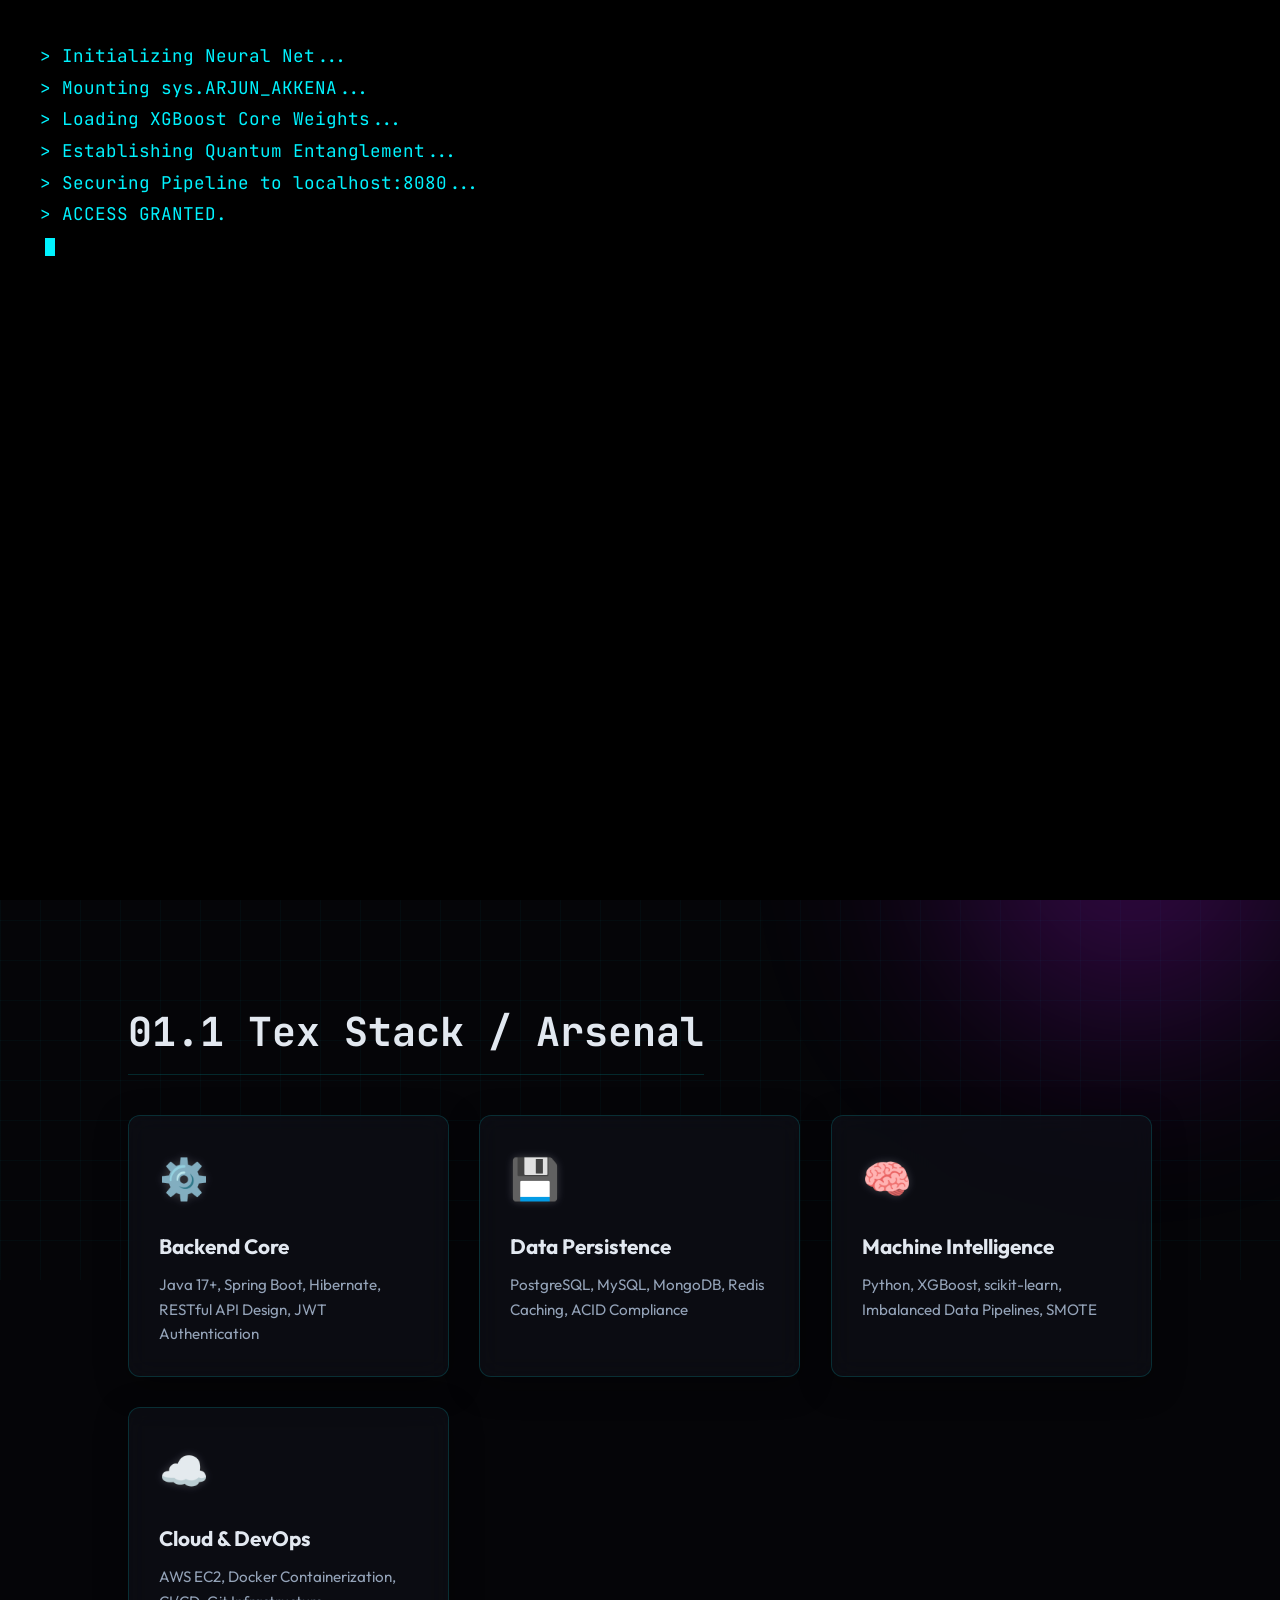
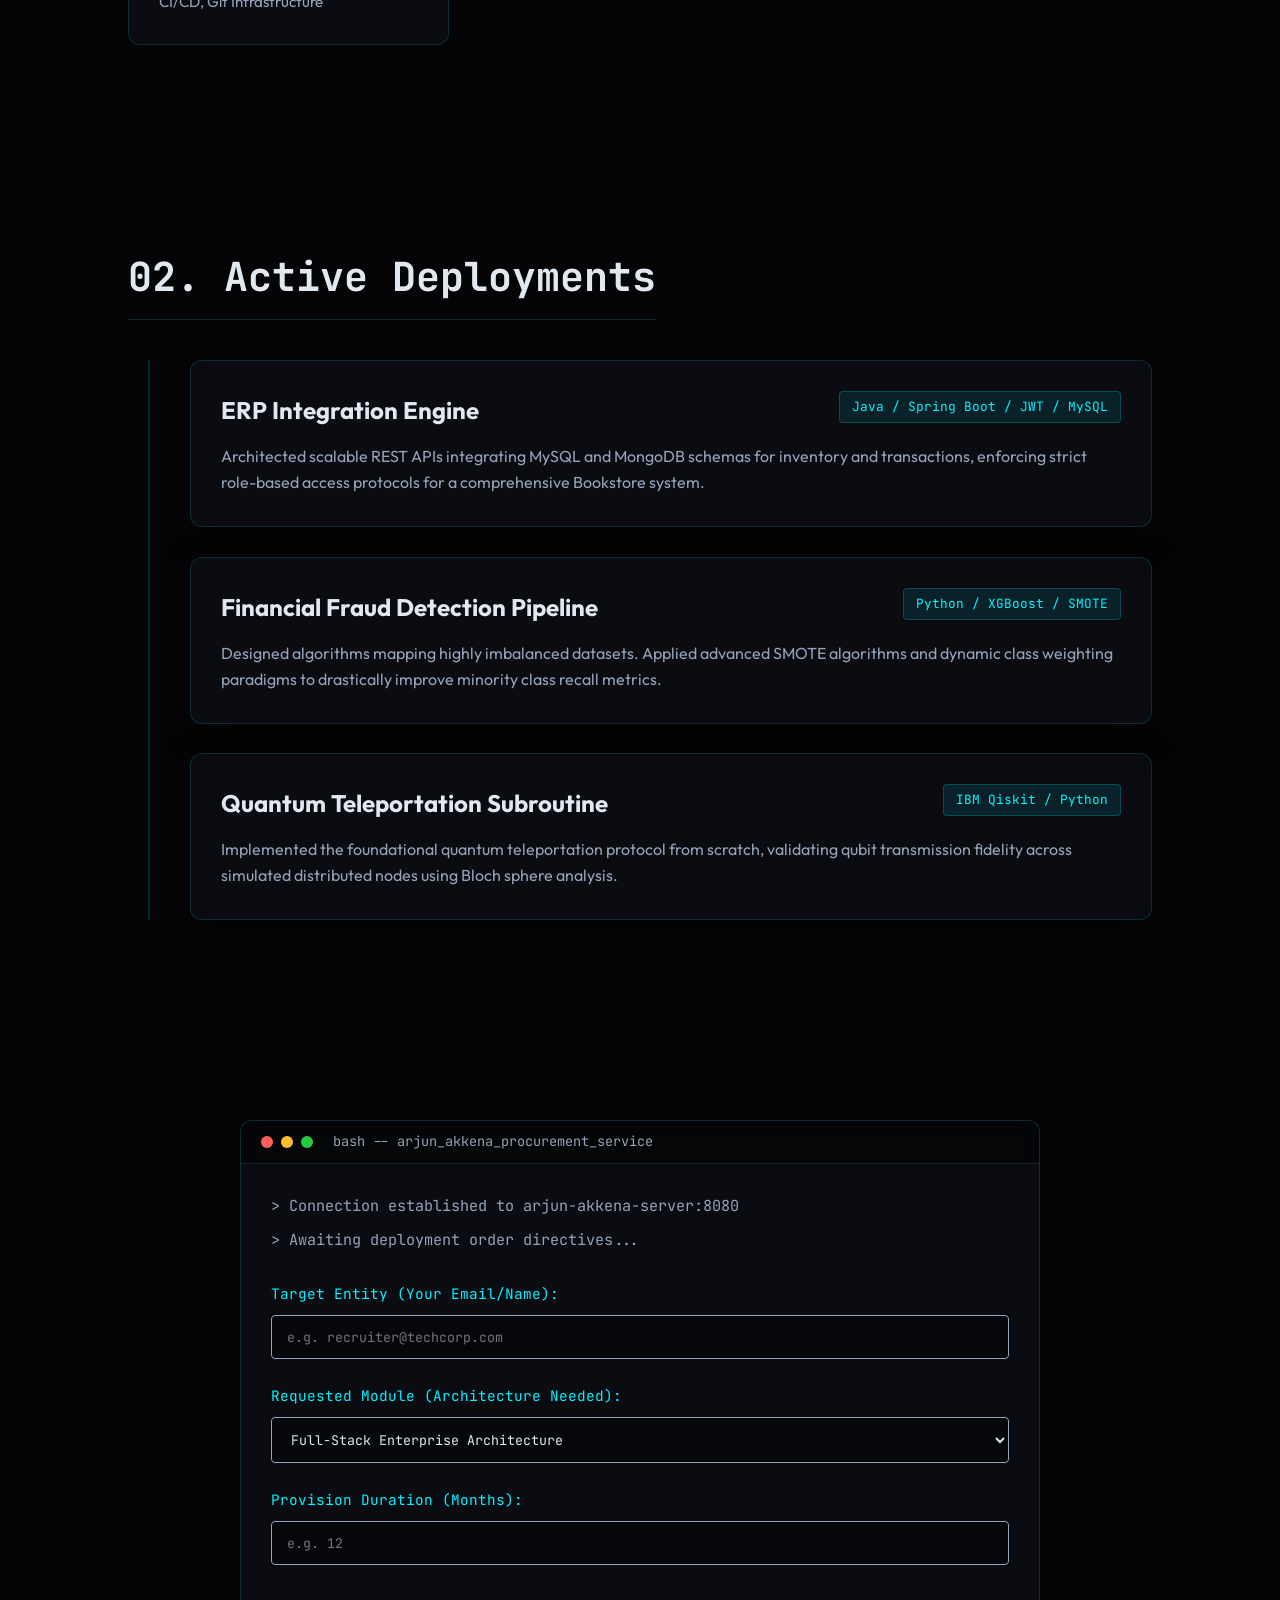
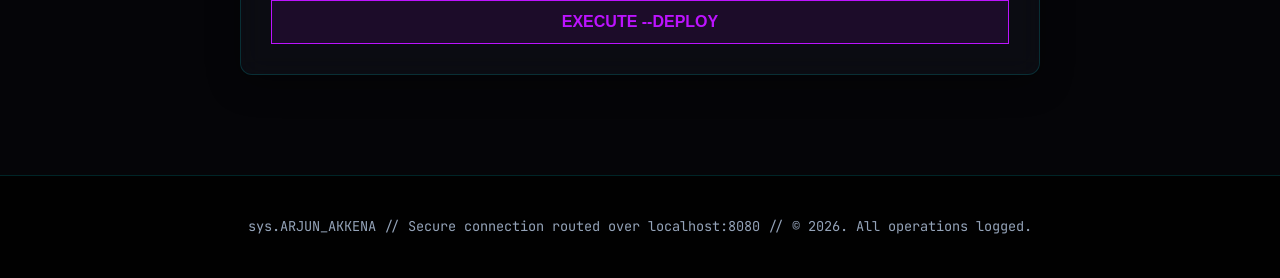
==== src/main/resources/static/index.html @ 52a1af98 "Initialize Promax Portfolio Setup" ====
<!DOCTYPE html>
<html lang="en">
<head>
    <meta charset="UTF-8">
    <meta name="viewport" content="width=device-width, initial-scale=1.0">
    <title>Arjun V. R. Akkena | System Architect</title>
    <!-- Use Outfit and JetBrains Mono for a highly technical vibe -->
    <link rel="preconnect" href="https://fonts.googleapis.com">
    <link rel="preconnect" href="https://fonts.gstatic.com" crossorigin>
    <link href="https://fonts.googleapis.com/css2?family=JetBrains+Mono:wght@400;700&family=Outfit:wght@300;500;700;900&display=swap" rel="stylesheet">
    <link rel="stylesheet" href="style.css">
</head>
<body class="cyber-theme">
    <!-- Boot Sequence Overlay -->
    <div id="boot-sequence" class="boot-screen">
        <div class="boot-console">
            <p id="boot-text"></p>
            <span class="cursor"></span>
        </div>
    </div>

    <!-- Neural Network Canvas -->
    <canvas id="neural-net"></canvas>

    <!-- Grid overlay background -->
    <div class="grid-overlay"></div>
    <div class="glow-orb top-left"></div>
    <div class="glow-orb bottom-right"></div>

    <nav class="sys-nav glass-panel">
        <div class="brand">sys.ARJUN_AKKENA</div>
        <ul class="nav-links">
            <li><a href="#core">01. Core</a></li>
            <li><a href="#deployments">02. Deployments</a></li>
            <li><a href="#terminal">03. Procure</a></li>
        </ul>
    </nav>

    <main>
        <!-- Hero Section -->
        <header id="core" class="hero section-spacing">
            <div class="hero-content fade-in">
                <div class="status-badge">
                    <span class="pulse-dot"></span>
                    <span class="badge-text">STATUS: AVAILABLE FOR DEPLOYMENT</span>
                </div>
                <h1 class="hero-title">Engineering the<br><span class="gradient-text glitch-effect" data-text="Architecture.">Architecture.</span></h1>
                <p class="hero-desc">
                    Backend Software Engineer specializing in high-throughput <span class="highlight">Java Spring Boot</span> microservices, predictive <span class="highlight">Machine Learning</span> models, and distributed <span class="highlight">AWS architectures</span>. I build systems that don't fail.
                </p>
                <div class="action-buttons">
                    <a href="#terminal" class="btn-primary">Initialize Access</a>
                    <a href="https://linkedin.com/in/arjun-akkena" class="btn-secondary" target="_blank">Trace LinkedIn</a>
                </div>
            </div>
        </header>

        <!-- Arsenal (Skills) Section -->
        <section id="arsenal" class="arsenal section-spacing fade-in">
            <h2 class="section-title">01.1 Тех Stack / Arsenal</h2>
            <div class="stack-grid">
                <div class="stack-card tilt-card glass-panel">
                    <div class="glare"></div>
                    <div class="stack-icon">⚙️</div>
                    <h3>Backend Core</h3>
                    <p>Java 17+, Spring Boot, Hibernate, RESTful API Design, JWT Authentication</p>
                </div>
                <div class="stack-card tilt-card glass-panel">
                    <div class="glare"></div>
                    <div class="stack-icon">💾</div>
                    <h3>Data Persistence</h3>
                    <p>PostgreSQL, MySQL, MongoDB, Redis Caching, ACID Compliance</p>
                </div>
                <div class="stack-card tilt-card glass-panel">
                    <div class="glare"></div>
                    <div class="stack-icon">🧠</div>
                    <h3>Machine Intelligence</h3>
                    <p>Python, XGBoost, scikit-learn, Imbalanced Data Pipelines, SMOTE</p>
                </div>
                <div class="stack-card tilt-card glass-panel">
                    <div class="glare"></div>
                    <div class="stack-icon">☁️</div>
                    <h3>Cloud & DevOps</h3>
                    <p>AWS EC2, Docker Containerization, CI/CD, Git Infrastructure</p>
                </div>
            </div>
        </section>

        <!-- Projects Section -->
        <section id="deployments" class="deployments section-spacing fade-in">
            <h2 class="section-title">02. Active Deployments</h2>
            
            <div class="deployment-timeline">
                <div class="deployment-node tilt-card glass-panel border-gradient">
                    <div class="glare"></div>
                    <div class="d-header">
                        <h3>ERP Integration Engine</h3>
                        <span class="d-tech">Java / Spring Boot / JWT / MySQL</span>
                    </div>
                    <p class="d-desc">Architected scalable REST APIs integrating MySQL and MongoDB schemas for inventory and transactions, enforcing strict role-based access protocols for a comprehensive Bookstore system.</p>
                </div>
                
                <div class="deployment-node tilt-card glass-panel border-gradient">
                    <div class="glare"></div>
                    <div class="d-header">
                        <h3>Financial Fraud Detection Pipeline</h3>
                        <span class="d-tech">Python / XGBoost / SMOTE</span>
                    </div>
                    <p class="d-desc">Designed algorithms mapping highly imbalanced datasets. Applied advanced SMOTE algorithms and dynamic class weighting paradigms to drastically improve minority class recall metrics.</p>
                </div>

                <div class="deployment-node tilt-card glass-panel border-gradient">
                    <div class="glare"></div>
                    <div class="d-header">
                        <h3>Quantum Teleportation Subroutine</h3>
                        <span class="d-tech">IBM Qiskit / Python</span>
                    </div>
                    <p class="d-desc">Implemented the foundational quantum teleportation protocol from scratch, validating qubit transmission fidelity across simulated distributed nodes using Bloch sphere analysis.</p>
                </div>
            </div>
        </section>

        <!-- Command Terminal (Backend Integration) -->
        <section id="terminal" class="terminal section-spacing fade-in">
            <div class="terminal-window glass-panel">
                <div class="terminal-header">
                    <div class="window-controls">
                        <span></span><span></span><span></span>
                    </div>
                    <div class="window-title">bash -- arjun_akkena_procurement_service</div>
                </div>
                <div class="terminal-body" id="app">
                    <p class="sys-msg">> Connection established to arjun-akkena-server:8080</p>
                    <p class="sys-msg">> Awaiting deployment order directives...</p>

                    <form id="orderForm" class="cyber-form">
                        <div class="form-group">
                            <label for="customerId">Target Entity (Your Email/Name):</label>
                            <input type="text" id="customerId" required placeholder="e.g. recruiter@techcorp.com">
                        </div>

                        <div class="form-group">
                            <label for="productId">Requested Module (Architecture Needed):</label>
                            <select id="productId" required>
                                <option value="ENTERPRISE_BACKEND">Full-Stack Enterprise Architecture</option>
                                <option value="ML_INTEGRATION">Machine Learning Pipeline Integration</option>
                                <option value="CLOUD_MIGRATION">Cloud Deployment Strategy</option>
                                <option value="INTERVIEW_REQUEST">Technical Interview / Meeting</option>
                            </select>
                        </div>

                        <div class="form-group">
                            <label for="quantity">Provision Duration (Months):</label>
                            <input type="number" id="quantity" required min="1" max="100" placeholder="e.g. 12">
                        </div>

                        <button type="submit" class="terminal-btn" id="submitBtn">
                            execute --deploy
                        </button>
                    </form>

                    <div id="terminalOutput" class="terminal-output hidden">
                        <span class="cursor"></span>
                    </div>
                </div>
            </div>
        </section>
    </main>

    <footer class="cyber-footer">
        <p>sys.ARJUN_AKKENA // Secure connection routed over localhost:8080 // <span class="copyright">© 2026. All operations logged.</span></p>
    </footer>

    <script src="script.js"></script>
</body>
</html>
---- src/main/resources/static/style.css ----
/* GLOBAL VARIABLES */
:root {
    --bg-dark: #050508;
    --bg-panel: rgba(15, 17, 26, 0.6);
    --text-primary: #e2e8f0;
    --text-secondary: #94a3b8;
    --neon-cyan: #00f3ff;
    --neon-purple: #bc13fe;
    --border-color: rgba(0, 243, 255, 0.15);
    
    --font-heading: 'Outfit', sans-serif;
    --font-mono: 'JetBrains Mono', monospace;
    
    --glass-blur: blur(12px);
}

/* RESET & BASE */
* { margin: 0; padding: 0; box-sizing: border-box; }

body.cyber-theme {
    background-color: var(--bg-dark);
    color: var(--text-primary);
    font-family: 'Outfit', sans-serif;
    line-height: 1.6;
    overflow-x: hidden;
    position: relative;
    scroll-behavior: smooth;
}

/* BOOT SEQUENCE */
.boot-screen {
    position: fixed; top: 0; left: 0; width: 100vw; height: 100vh;
    background-color: #000; z-index: 9999;
    display: flex; flex-direction: column; justify-content: flex-start;
    padding: 40px; font-family: var(--font-mono); color: var(--neon-cyan);
    transition: opacity 0.8s ease-out, visibility 0.8s;
}
.boot-screen.fade-out { opacity: 0; visibility: hidden; pointer-events: none; }
.boot-console { max-width: 800px; font-size: 1.1rem; line-height: 1.8; }

/* CANVAS NEURAL NET */
#neural-net {
    position: fixed; top: 0; left: 0; width: 100%; height: 100vh;
    z-index: -1; pointer-events: none;
}

/* BACKGROUND EFFECTS */
.grid-overlay {
    position: fixed; top: 0; left: 0; width: 100%; height: 100vw;
    background-image: 
        linear-gradient(rgba(0, 243, 255, 0.03) 1px, transparent 1px),
        linear-gradient(90deg, rgba(0, 243, 255, 0.03) 1px, transparent 1px);
    background-size: 40px 40px; z-index: -2; pointer-events: none;
}
.glow-orb {
    position: fixed; border-radius: 50%; filter: blur(100px);
    z-index: -2; opacity: 0.4; animation: float 10s infinite alternate;
}
.top-left { top: -100px; left: -100px; width: 400px; height: 400px; background: radial-gradient(circle, var(--neon-cyan), transparent 70%); }
.bottom-right { bottom: -200px; right: -100px; width: 500px; height: 500px; background: radial-gradient(circle, var(--neon-purple), transparent 70%); animation-delay: 5s; }

@keyframes float { 0% { transform: translateY(0) scale(1); } 100% { transform: translateY(30px) scale(1.1); } }

/* GLASSMORPHISM & 3D TILT UTILS */
.glass-panel {
    background: var(--bg-panel);
    backdrop-filter: var(--glass-blur);
    -webkit-backdrop-filter: var(--glass-blur);
    border: 1px solid var(--border-color);
    border-radius: 12px;
    box-shadow: 0 8px 32px 0 rgba(0, 0, 0, 0.37);
}

.tilt-card {
    will-change: transform;
    transform-style: preserve-3d;
    position: relative;
    overflow: hidden;
}
.glare {
    position: absolute; top: -50%; left: -50%; width: 200%; height: 200%;
    background: radial-gradient(circle at 50% 50%, rgba(255,255,255,0.1), transparent 60%);
    opacity: 0; pointer-events: none; transition: opacity 0.3s; z-index: 10;
    transform: translateZ(10px);
}
.tilt-card:hover .glare { opacity: 1; }

.section-spacing { padding: 100px 10%; margin: 0 auto; max-width: 1400px; }

/* TYPOGRAPHY */
h1, h2, h3 { font-family: var(--font-heading); }
h1 { font-size: 4.5rem; font-weight: 900; line-height: 1.1; margin-bottom: 20px;}
h2.section-title { font-size: 2.5rem; font-family: var(--font-mono); color: var(--text-primary); margin-bottom: 40px; border-bottom: 1px solid var(--border-color); padding-bottom: 10px; display: inline-block;}
.highlight { color: var(--neon-cyan); font-weight: 700; text-shadow: 0 0 10px rgba(0,243,255,0.3); }

/* NAVIGATION */
.sys-nav {
    position: fixed; top: 20px; left: 10%; right: 10%; height: 70px;
    display: flex; justify-content: space-between; align-items: center; padding: 0 30px; z-index: 100;
}
.brand { font-family: var(--font-mono); font-weight: 700; font-size: 1.2rem; color: var(--neon-cyan); letter-spacing: 1px;}
.nav-links { display: flex; list-style: none; gap: 30px;}
.nav-links a { color: var(--text-secondary); text-decoration: none; font-family: var(--font-mono); font-size: 0.9rem; transition: 0.3s; }
.nav-links a:hover { color: var(--neon-cyan); text-shadow: 0 0 8px rgba(0,243,255,0.6); }

/* HERO SECTION */
.hero { min-height: 100vh; display: flex; align-items: center; padding-top: 150px; }
.hero-content { max-width: 800px; }
.status-badge { display: inline-flex; align-items: center; gap: 10px; background: rgba(0, 243, 255, 0.1); border: 1px solid var(--neon-cyan); padding: 5px 15px; border-radius: 20px; font-family: var(--font-mono); font-size: 0.8rem; margin-bottom: 30px; }
.pulse-dot { width: 8px; height: 8px; background: var(--neon-cyan); border-radius: 50%; box-shadow: 0 0 10px var(--neon-cyan); animation: pulse 2s infinite; }
.hero-desc { font-size: 1.2rem; color: var(--text-secondary); margin-bottom: 40px; font-weight: 300; }

@keyframes pulse { 0% { opacity: 1; transform: scale(1); } 50% { opacity: 0.5; transform: scale(1.2); } 100% { opacity: 1; transform: scale(1); } }

/* BUTTONS */
.action-buttons { display: flex; gap: 20px; }
.btn-primary, .btn-secondary { padding: 15px 30px; border-radius: 8px; text-decoration: none; font-family: var(--font-mono); font-weight: 700; font-size: 1rem; transition: 0.4s cubic-bezier(0.175, 0.885, 0.32, 1.275); cursor: pointer; border: none; display: inline-block; text-align: center;}
.btn-primary { background: var(--neon-cyan); color: #000; box-shadow: 0 0 15px rgba(0, 243, 255, 0.4); border: 1px solid transparent; }
.btn-primary:hover { background: transparent; color: var(--neon-cyan); border-color: var(--neon-cyan); box-shadow: 0 0 30px rgba(0, 243, 255, 0.6) inset; }
.btn-secondary { background: transparent; color: var(--text-primary); border: 1px solid var(--text-secondary); }
.btn-secondary:hover { border-color: var(--text-primary); background: rgba(255,255,255,0.05); }

/* GLITCH EFFECT */
.glitch-effect { position: relative; color: var(--text-primary); }
.glitch-effect::before, .glitch-effect::after { content: attr(data-text); position: absolute; top: 0; left: 0; width: 100%; height: 100%; opacity: 0.8; }
.glitch-effect::before { color: var(--neon-cyan); z-index: -1; animation: glitch 0.3s cubic-bezier(.25, .46, .45, .94) both infinite; }
.glitch-effect::after { color: var(--neon-purple); z-index: -2; animation: glitch 0.3s cubic-bezier(.25, .46, .45, .94) both infinite reverse; }

@keyframes glitch {
  0%, 100% { transform: translate(0); }
  20% { transform: translate(-2px, 1px); }
  40% { transform: translate(-1px, -1px); }
  60% { transform: translate(2px, 1px); }
  80% { transform: translate(1px, -1px); }
}

/* STACK GRID */
.stack-grid { display: grid; grid-template-columns: repeat(auto-fit, minmax(280px, 1fr)); gap: 30px; perspective: 1000px; }
.stack-card { padding: 30px; transform: translateZ(0); }
.stack-card:hover { border-color: var(--neon-cyan); box-shadow: 0 20px 40px rgba(0, 243, 255, 0.15); }
.stack-card h3, .stack-card p, .stack-icon { transform: translateZ(30px); }
.stack-icon { font-size: 2.5rem; margin-bottom: 20px; text-shadow: 0 0 10px rgba(255,255,255,0.2); }
.stack-card h3 { color: var(--text-primary); font-size: 1.3rem; margin-bottom: 10px; }
.stack-card p { color: var(--text-secondary); font-size: 0.95rem; line-height: 1.6; }

/* DEPLOYMENTS TIMELINE */
.deployment-timeline { display: flex; flex-direction: column; gap: 30px; border-left: 2px solid var(--border-color); padding-left: 40px; margin-left: 20px; position: relative; perspective: 1000px;}
.deployment-node { padding: 30px; transform: translateZ(0); }
.deployment-node::before { content: ''; position: absolute; left: -49px; top: 35px; width: 16px; height: 16px; border-radius: 50%; background: var(--bg-dark); border: 2px solid var(--neon-purple); box-shadow: 0 0 10px var(--neon-purple); transition: 0.3s; transform: translateZ(0); }
.deployment-node:hover::before { background: var(--neon-purple); }
.deployment-node:hover { border-color: var(--neon-purple); box-shadow: 0 20px 40px rgba(188, 19, 254, 0.15); }
.d-header { display: flex; justify-content: space-between; align-items: flex-start; margin-bottom: 15px; flex-wrap: wrap; gap: 10px; transform: translateZ(20px);}
.d-header h3 { font-size: 1.5rem; color: var(--text-primary); }
.d-tech { font-family: var(--font-mono); font-size: 0.8rem; color: var(--neon-cyan); background: rgba(0,243,255,0.1); padding: 5px 12px; border-radius: 4px; border: 1px solid rgba(0,243,255,0.2); }
.d-desc { color: var(--text-secondary); transform: translateZ(20px); }

/* TERMINAL FOR BACKEND INTEGRATION */
.terminal-window { max-width: 800px; margin: 0 auto; overflow: hidden; }
.terminal-header { background: rgba(0,0,0,0.5); padding: 10px 20px; display: flex; align-items: center; justify-content: flex-start; border-bottom: 1px solid var(--border-color); }
.window-controls { display: flex; gap: 8px; margin-right: 20px; }
.window-controls span { width: 12px; height: 12px; border-radius: 50%; display: inline-block; }
.window-controls span:nth-child(1) { background: #ff5f56; }
.window-controls span:nth-child(2) { background: #ffbd2e; }
.window-controls span:nth-child(3) { background: #27c93f; }
.window-title { font-family: var(--font-mono); font-size: 0.85rem; color: var(--text-secondary); }
.terminal-body { padding: 30px; font-family: var(--font-mono); }
.sys-msg { color: var(--text-secondary); margin-bottom: 10px; font-size: 0.95rem; }

/* THE FORM */
.cyber-form { margin-top: 30px; }
.form-group { margin-bottom: 25px; }
.cyber-form label { display: block; color: var(--neon-cyan); margin-bottom: 10px; font-size: 0.9rem; }
.cyber-form input, .cyber-form select { width: 100%; background: rgba(0,0,0,0.4); border: 1px solid var(--text-secondary); color: var(--text-primary); padding: 12px 15px; border-radius: 4px; font-family: var(--font-mono); outline: none; transition: 0.3s; }
.cyber-form input:focus, .cyber-form select:focus { border-color: var(--neon-purple); box-shadow: 0 0 10px rgba(188, 19, 254, 0.2); }
.terminal-btn { width: 100%; margin-top: 10px; padding: 12px; background: rgba(188, 19, 254, 0.1); color: var(--neon-purple); border: 1px solid var(--neon-purple); font-size: 1rem; cursor: pointer; text-transform: uppercase; font-weight: bold;}
.terminal-btn:hover { background: var(--neon-purple); color: #fff; box-shadow: 0 0 20px rgba(188,19,254,0.5); }

/* TERMINAL OUTPUT */
.terminal-output { margin-top: 30px; padding: 20px; background: #000; border: 1px dashed var(--neon-cyan); color: var(--neon-cyan); border-radius: 4px; min-height: 80px;}
.terminal-output.hidden { display: none; }
.error-msg { color: #ff5f56; }
.succ-msg { color: #27c93f; }
.cursor { display: inline-block; width: 10px; height: 18px; background: var(--neon-cyan); animation: blink 1s step-end infinite; vertical-align: middle; margin-left: 5px;}
@keyframes blink { 0%, 100% { opacity: 1; } 50% { opacity: 0; } }

/* FOOTER */
.cyber-footer { text-align: center; padding: 40px; font-family: var(--font-mono); font-size: 0.85rem; color: var(--text-secondary); border-top: 1px solid var(--border-color); background: rgba(0,0,0,0.8); }

/* RESPONSIVE */
@media (max-width: 768px) {
    h1 { font-size: 3rem; }
    .sys-nav { left: 0; right: 0; border-radius: 0; padding: 0 15px; font-size: 0.8rem;}
    .nav-links { gap: 15px; }
    .hero { padding-top: 100px; }
    .deployment-timeline { margin-left: 0; padding-left: 20px; }
    .deployment-node::before { left: -29px; }
}

/* FADE IN ANIMATIONS */
.fade-in { opacity: 0; transform: translateY(30px); transition: opacity 0.8s ease-out, transform 0.8s ease-out; }
.fade-in.visible { opacity: 1; transform: translateY(0); }
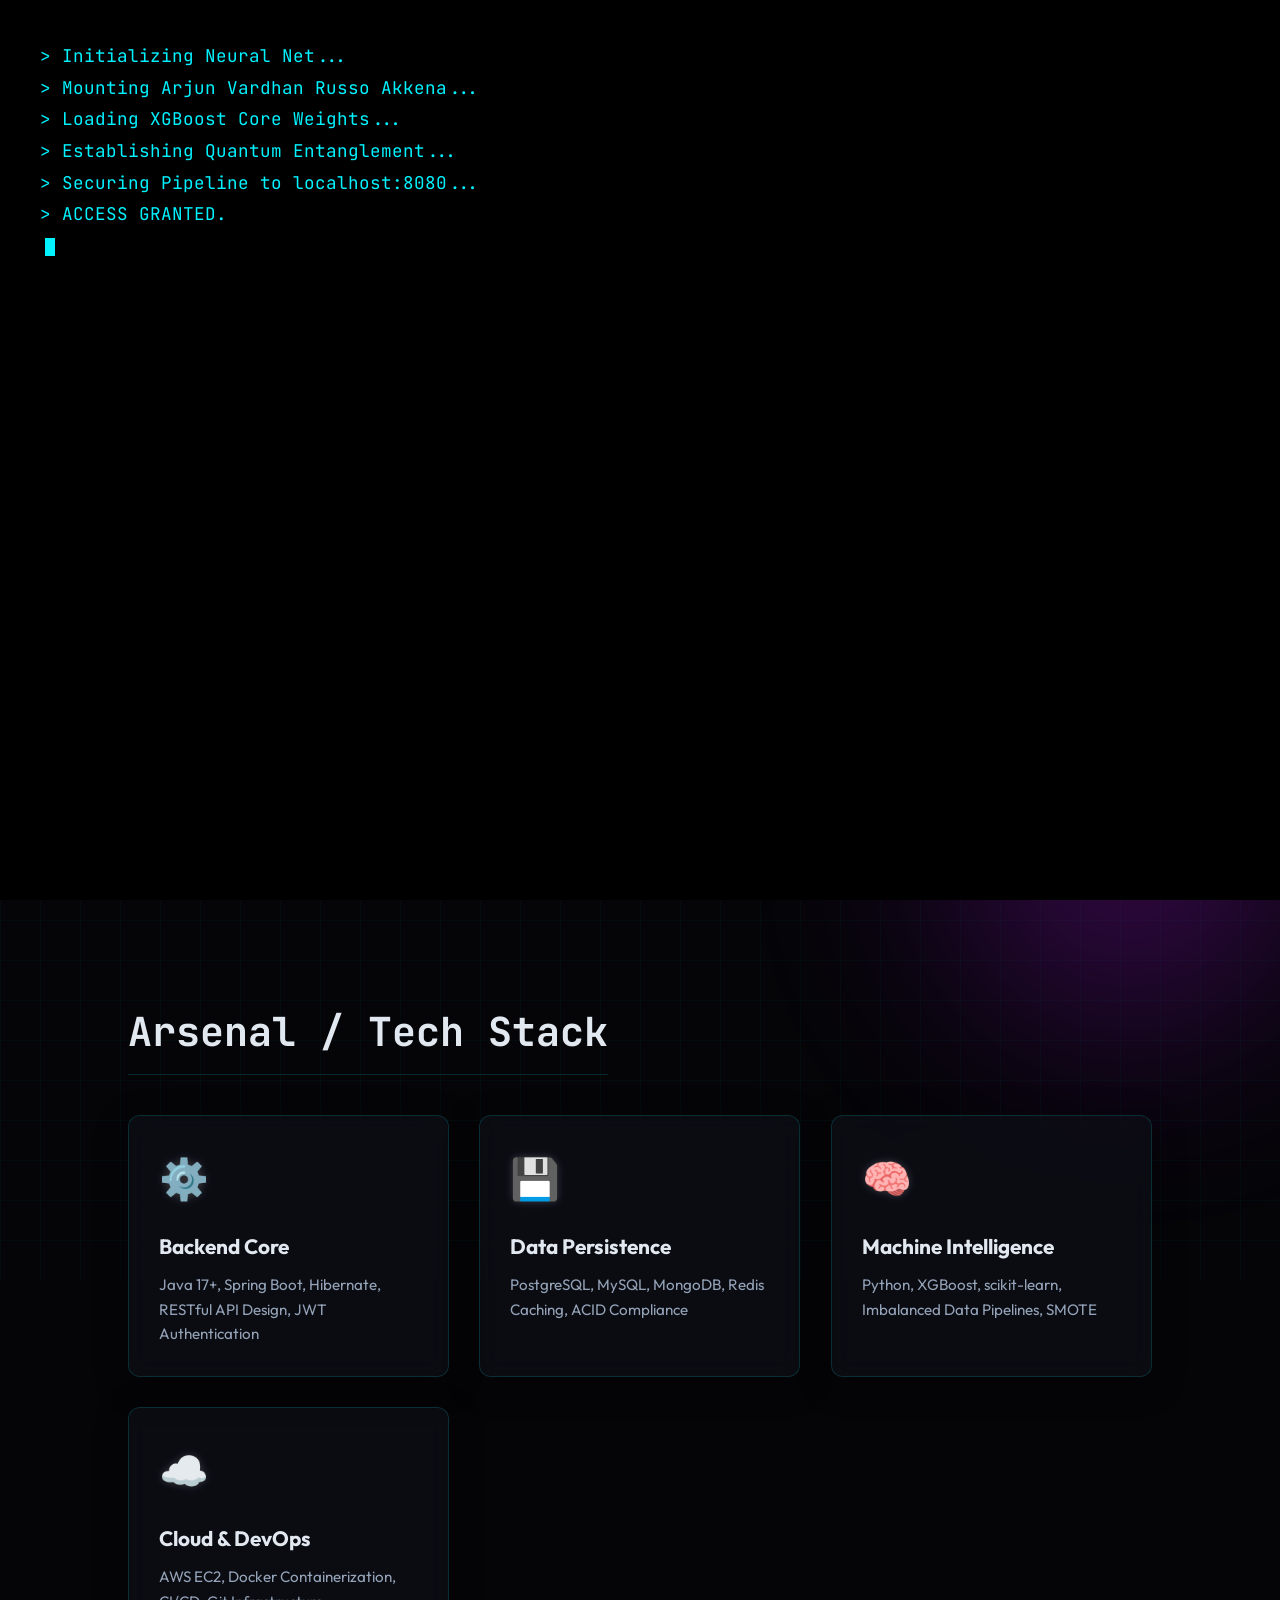
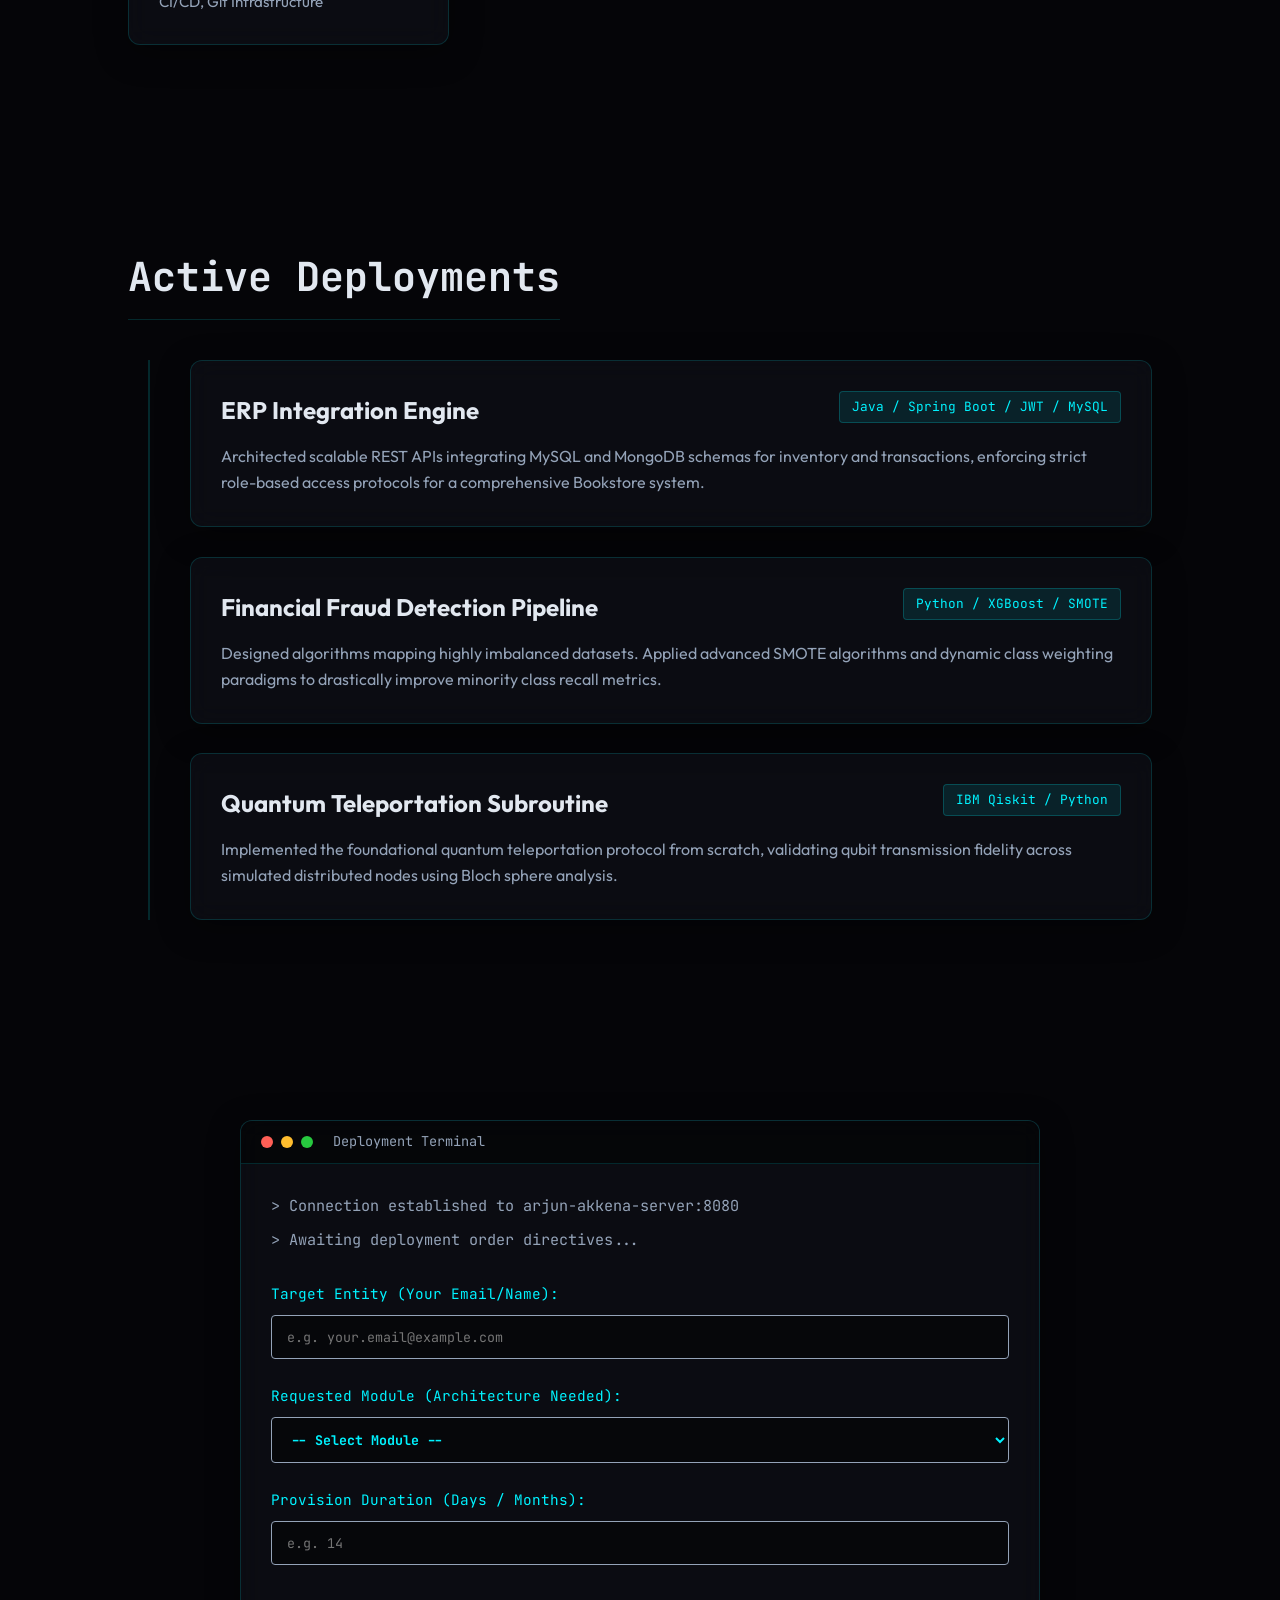
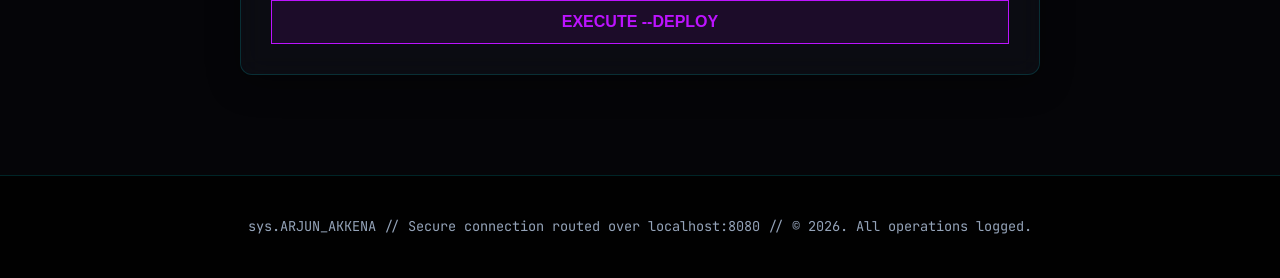
==== commit 86ce25d0: "UI Polish: Dynamic Glow and Terminal cleanup" ====
--- a/src/main/resources/static/index.html
+++ b/src/main/resources/static/index.html
@@ -1,9 +1,8 @@
 <!DOCTYPE html>
 <html lang="en">
 <head>
-    <meta charset="UTF-8">
     <meta name="viewport" content="width=device-width, initial-scale=1.0">
-    <title>Arjun V. R. Akkena | System Architect</title>
+    <title>Arjun Vardhan Russo Akkena | System Architect</title>
     <!-- Use Outfit and JetBrains Mono for a highly technical vibe -->
     <link rel="preconnect" href="https://fonts.googleapis.com">
     <link rel="preconnect" href="https://fonts.gstatic.com" crossorigin>
@@ -28,11 +27,11 @@
     <div class="glow-orb bottom-right"></div>
 
     <nav class="sys-nav glass-panel">
-        <div class="brand">sys.ARJUN_AKKENA</div>
+        <div class="brand glow-text">Arjun Vardhan Russo Akkena</div>
         <ul class="nav-links">
-            <li><a href="#core">01. Core</a></li>
-            <li><a href="#deployments">02. Deployments</a></li>
-            <li><a href="#terminal">03. Procure</a></li>
+            <li><a href="#core">Core</a></li>
+            <li><a href="#deployments">Deployments</a></li>
+            <li><a href="#terminal">Procure</a></li>
         </ul>
     </nav>
 
@@ -44,10 +43,8 @@
                     <span class="pulse-dot"></span>
                     <span class="badge-text">STATUS: AVAILABLE FOR DEPLOYMENT</span>
                 </div>
-                <h1 class="hero-title">Engineering the<br><span class="gradient-text glitch-effect" data-text="Architecture.">Architecture.</span></h1>
-                <p class="hero-desc">
-                    Backend Software Engineer specializing in high-throughput <span class="highlight">Java Spring Boot</span> microservices, predictive <span class="highlight">Machine Learning</span> models, and distributed <span class="highlight">AWS architectures</span>. I build systems that don't fail.
-                </p>
+                <h1 class="glitch-effect glow-text" data-text="Engineering the Architecture.">Engineering the <br>Architecture.</h1>
+                <p class="hero-desc">Backend Software Engineer specializing in high-throughput <span class="highlight">Java Spring Boot</span> microservices, predictive <span class="highlight">Machine Learning</span> models, and distributed <span class="highlight">AWS architectures</span>. I build systems that don't fail.</p>
                 <div class="action-buttons">
                     <a href="#terminal" class="btn-primary">Initialize Access</a>
                     <a href="https://linkedin.com/in/arjun-akkena" class="btn-secondary" target="_blank">Trace LinkedIn</a>
@@ -57,7 +54,7 @@
 
         <!-- Arsenal (Skills) Section -->
         <section id="arsenal" class="arsenal section-spacing fade-in">
-            <h2 class="section-title">01.1 Тех Stack / Arsenal</h2>
+            <h2 class="section-title">Arsenal / Tech Stack</h2>
             <div class="stack-grid">
                 <div class="stack-card tilt-card glass-panel">
                     <div class="glare"></div>
@@ -88,7 +85,7 @@
 
         <!-- Projects Section -->
         <section id="deployments" class="deployments section-spacing fade-in">
-            <h2 class="section-title">02. Active Deployments</h2>
+            <h2 class="section-title">Active Deployments</h2>
             
             <div class="deployment-timeline">
                 <div class="deployment-node tilt-card glass-panel border-gradient">
@@ -127,7 +124,7 @@
                     <div class="window-controls">
                         <span></span><span></span><span></span>
                     </div>
-                    <div class="window-title">bash -- arjun_akkena_procurement_service</div>
+                    <div class="window-title">Deployment Terminal</div>
                 </div>
                 <div class="terminal-body" id="app">
                     <p class="sys-msg">> Connection established to arjun-akkena-server:8080</p>
@@ -136,22 +133,23 @@
                     <form id="orderForm" class="cyber-form">
                         <div class="form-group">
                             <label for="customerId">Target Entity (Your Email/Name):</label>
-                            <input type="text" id="customerId" required placeholder="e.g. recruiter@techcorp.com">
+                            <input type="text" id="customerId" required placeholder="e.g. your.email@example.com">
                         </div>
 
                         <div class="form-group">
                             <label for="productId">Requested Module (Architecture Needed):</label>
-                            <select id="productId" required>
-                                <option value="ENTERPRISE_BACKEND">Full-Stack Enterprise Architecture</option>
-                                <option value="ML_INTEGRATION">Machine Learning Pipeline Integration</option>
-                                <option value="CLOUD_MIGRATION">Cloud Deployment Strategy</option>
-                                <option value="INTERVIEW_REQUEST">Technical Interview / Meeting</option>
+                            <select id="productId" class="colorful-select" required>
+                                <option value="" disabled selected>-- Select Module --</option>
+                                <option value="ENTERPRISE_BACKEND" class="opt-purple">Full-Stack Enterprise Architecture</option>
+                                <option value="ML_INTEGRATION" class="opt-cyan">Machine Learning Pipeline Integration</option>
+                                <option value="CLOUD_MIGRATION" class="opt-yellow">Cloud Deployment Strategy</option>
+                                <option value="INTERVIEW_REQUEST" class="opt-green">Technical Interview / Meeting</option>
                             </select>
                         </div>
 
                         <div class="form-group">
-                            <label for="quantity">Provision Duration (Months):</label>
-                            <input type="number" id="quantity" required min="1" max="100" placeholder="e.g. 12">
+                            <label for="quantity">Provision Duration (Days / Months):</label>
+                            <input type="number" id="quantity" required min="1" max="1000" placeholder="e.g. 14">
                         </div>
 
                         <button type="submit" class="terminal-btn" id="submitBtn">
--- a/src/main/resources/static/style.css
+++ b/src/main/resources/static/style.css
@@ -92,6 +92,7 @@
 h1 { font-size: 4.5rem; font-weight: 900; line-height: 1.1; margin-bottom: 20px;}
 h2.section-title { font-size: 2.5rem; font-family: var(--font-mono); color: var(--text-primary); margin-bottom: 40px; border-bottom: 1px solid var(--border-color); padding-bottom: 10px; display: inline-block;}
 .highlight { color: var(--neon-cyan); font-weight: 700; text-shadow: 0 0 10px rgba(0,243,255,0.3); }
+.glow-text { color: var(--neon-cyan); font-weight: 700; text-shadow: 0 0 15px rgba(0,243,255,0.6), 0 0 30px rgba(0,243,255,0.3); }
 
 /* NAVIGATION */
 .sys-nav {
@@ -172,6 +173,15 @@
 .cyber-form label { display: block; color: var(--neon-cyan); margin-bottom: 10px; font-size: 0.9rem; }
 .cyber-form input, .cyber-form select { width: 100%; background: rgba(0,0,0,0.4); border: 1px solid var(--text-secondary); color: var(--text-primary); padding: 12px 15px; border-radius: 4px; font-family: var(--font-mono); outline: none; transition: 0.3s; }
 .cyber-form input:focus, .cyber-form select:focus { border-color: var(--neon-purple); box-shadow: 0 0 10px rgba(188, 19, 254, 0.2); }
+
+/* COLORFUL SELECT */
+#productId { color: var(--neon-cyan); font-weight: bold; }
+#productId option { background-color: var(--bg-dark); color: #fff; font-weight: normal; }
+.opt-purple { color: #bc13fe !important; }
+.opt-cyan { color: #00f3ff !important; }
+.opt-yellow { color: #ffbd2e !important; }
+.opt-green { color: #27c93f !important; }
+
 .terminal-btn { width: 100%; margin-top: 10px; padding: 12px; background: rgba(188, 19, 254, 0.1); color: var(--neon-purple); border: 1px solid var(--neon-purple); font-size: 1rem; cursor: pointer; text-transform: uppercase; font-weight: bold;}
 .terminal-btn:hover { background: var(--neon-purple); color: #fff; box-shadow: 0 0 20px rgba(188,19,254,0.5); }
 
